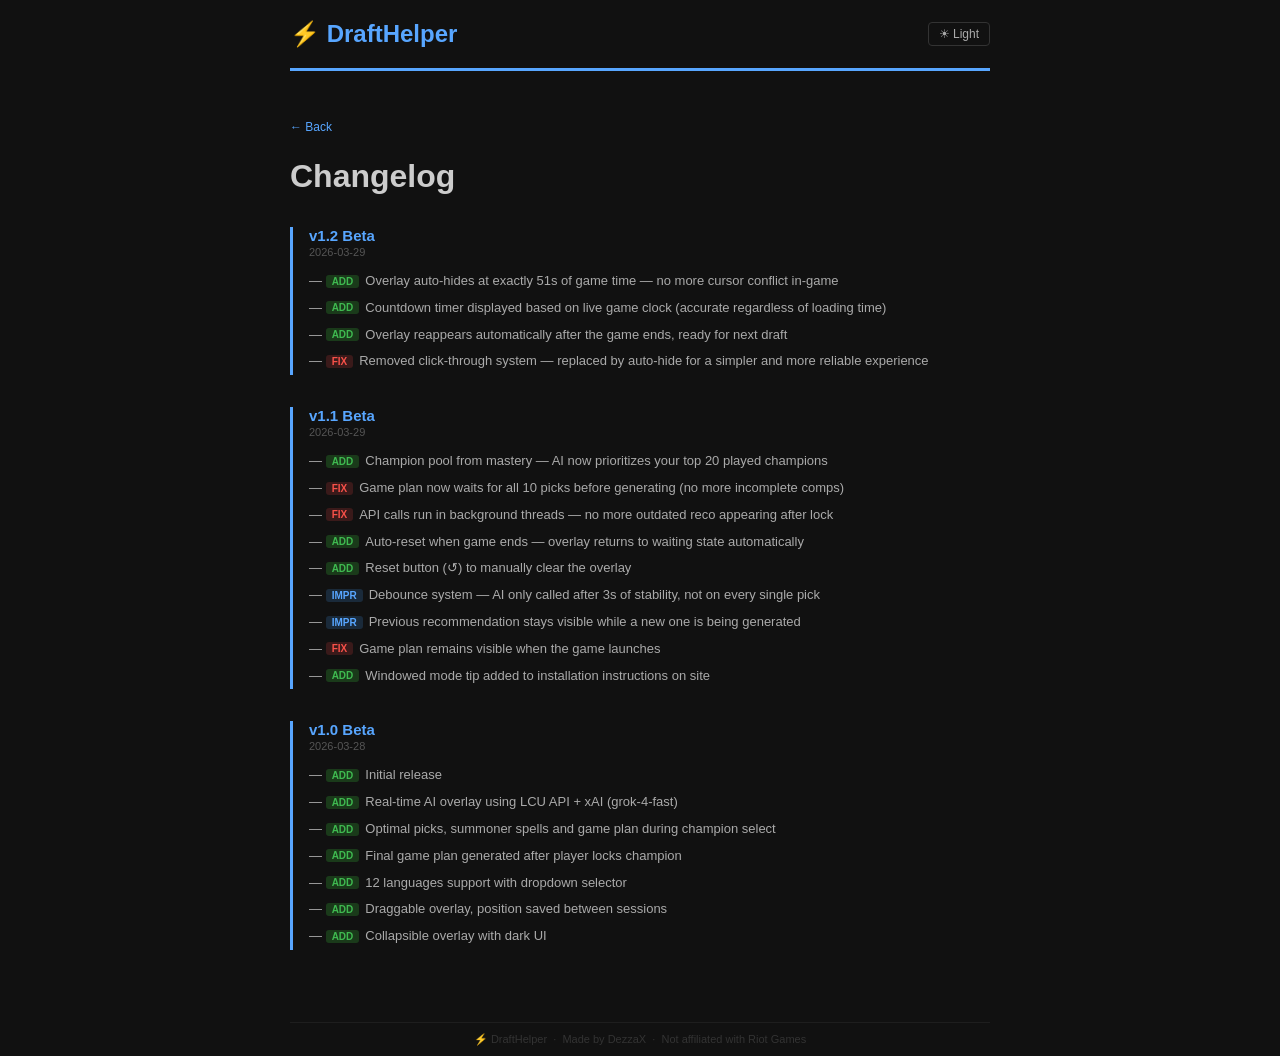
==== changelog.html @ df09af6a "v1.2 Beta - auto-hide overlay, countdown timer, changelog updated" ====
<!DOCTYPE html>
<html lang="en">
<head>
  <meta charset="UTF-8" />
  <meta name="viewport" content="width=device-width, initial-scale=1.0" />
  <title>DraftHelper — Changelog</title>
  <link rel="stylesheet" href="style.css" />
  <style>
    .cl-page {
      max-width: 820px;
      margin: 0 auto;
      padding: 0 60px;
      display: flex;
      flex-direction: column;
      min-height: 100vh;
    }
    .cl-content { flex: 1; padding: 40px 0; }
    .cl-back { font-size: 12px; text-decoration: none; margin-bottom: 24px; display: inline-block; }
    body.dark  .cl-back { color: #58a6ff; }
    body.light .cl-back { color: #133c8a; }
    .cl-title { font-size: 32px; font-weight: bold; margin-bottom: 32px; }
    .cl-entry { margin-bottom: 32px; border-left: 3px solid; padding-left: 16px; }
    body.dark  .cl-entry { border-color: #58a6ff; }
    body.light .cl-entry { border-color: #133c8a; }
    .cl-version { font-size: 15px; font-weight: bold; }
    body.dark  .cl-version { color: #58a6ff; }
    body.light .cl-version { color: #133c8a; }
    .cl-date { font-size: 11px; margin-bottom: 10px; margin-top: 2px; }
    body.dark  .cl-date { color: #555; }
    body.light .cl-date { color: #999; }
    .cl-list { list-style: none; padding: 0; }
    .cl-list li { font-size: 13px; padding: 3px 0; line-height: 1.6; }
    .cl-list li::before { content: "— "; }
    body.dark  .cl-list { color: #aaa; }
    body.light .cl-list { color: #555; }
    .tag { font-size: 10px; padding: 1px 6px; border-radius: 3px; margin-right: 6px; font-weight: bold; vertical-align: middle; }
    .tag-fix  { background: #3a1a1a; color: #f85149; }
    .tag-add  { background: #1a3a1a; color: #3fb950; }
    .tag-impr { background: #1a2a3a; color: #58a6ff; }
    body.light .tag-fix  { background: #fde8e8; color: #c00; }
    body.light .tag-add  { background: #e8f5e8; color: #1a7a1a; }
    body.light .tag-impr { background: #e8f0ff; color: #133c8a; }
  </style>
</head>
<body class="dark">

  <div class="cl-page">

    <div class="top">
      <span class="logo">⚡ DraftHelper</span>
      <button onclick="toggleTheme()" id="theme-toggle">☀ Light</button>
    </div>

    <div class="cl-content">
      <a href="index.html" class="cl-back">← Back</a>
      <div class="cl-title">Changelog</div>

      <div class="cl-entry">
        <div class="cl-version">v1.2 Beta</div>
        <div class="cl-date">2026-03-29</div>
        <ul class="cl-list">
          <li><span class="tag tag-add">ADD</span>Overlay auto-hides at exactly 51s of game time — no more cursor conflict in-game</li>
          <li><span class="tag tag-add">ADD</span>Countdown timer displayed based on live game clock (accurate regardless of loading time)</li>
          <li><span class="tag tag-add">ADD</span>Overlay reappears automatically after the game ends, ready for next draft</li>
          <li><span class="tag tag-fix">FIX</span>Removed click-through system — replaced by auto-hide for a simpler and more reliable experience</li>
        </ul>
      </div>

      <div class="cl-entry">
        <div class="cl-version">v1.1 Beta</div>
        <div class="cl-date">2026-03-29</div>
        <ul class="cl-list">
          <li><span class="tag tag-add">ADD</span>Champion pool from mastery — AI now prioritizes your top 20 played champions</li>
          <li><span class="tag tag-fix">FIX</span>Game plan now waits for all 10 picks before generating (no more incomplete comps)</li>
          <li><span class="tag tag-fix">FIX</span>API calls run in background threads — no more outdated reco appearing after lock</li>
          <li><span class="tag tag-add">ADD</span>Auto-reset when game ends — overlay returns to waiting state automatically</li>
          <li><span class="tag tag-add">ADD</span>Reset button (↺) to manually clear the overlay</li>
          <li><span class="tag tag-impr">IMPR</span>Debounce system — AI only called after 3s of stability, not on every single pick</li>
          <li><span class="tag tag-impr">IMPR</span>Previous recommendation stays visible while a new one is being generated</li>
          <li><span class="tag tag-fix">FIX</span>Game plan remains visible when the game launches</li>
          <li><span class="tag tag-add">ADD</span>Windowed mode tip added to installation instructions on site</li>
        </ul>
      </div>

      <div class="cl-entry">
        <div class="cl-version">v1.0 Beta</div>
        <div class="cl-date">2026-03-28</div>
        <ul class="cl-list">
          <li><span class="tag tag-add">ADD</span>Initial release</li>
          <li><span class="tag tag-add">ADD</span>Real-time AI overlay using LCU API + xAI (grok-4-fast)</li>
          <li><span class="tag tag-add">ADD</span>Optimal picks, summoner spells and game plan during champion select</li>
          <li><span class="tag tag-add">ADD</span>Final game plan generated after player locks champion</li>
          <li><span class="tag tag-add">ADD</span>12 languages support with dropdown selector</li>
          <li><span class="tag tag-add">ADD</span>Draggable overlay, position saved between sessions</li>
          <li><span class="tag tag-add">ADD</span>Collapsible overlay with dark UI</li>
        </ul>
      </div>

    </div>

    <div class="footer">⚡ DraftHelper &nbsp;·&nbsp; Made by DezzaX &nbsp;·&nbsp; Not affiliated with Riot Games</div>

  </div>

  <script>
    function toggleTheme() {
      const b = document.body;
      const btn = document.getElementById('theme-toggle');
      if (b.classList.contains('dark')) {
        b.classList.replace('dark', 'light');
        btn.textContent = '🌙 Dark';
      } else {
        b.classList.replace('light', 'dark');
        btn.textContent = '☀ Light';
      }
    }
  </script>

</body>
</html>
---- style.css ----
* { margin: 0; padding: 0; box-sizing: border-box; }

body, html { height: 100%; font-family: Verdana, Arial, sans-serif; font-size: 22px; }

body.dark  { background: #111; color: #ccc; }
body.light { background: #f5f5f5; color: #222; }

.page {
  height: 100vh;
  display: flex;
  flex-direction: column;
  max-width: 100%;
  margin: 0 auto;
  padding: 0 60px;
}

/* TOP */
.top {
  display: flex;
  justify-content: space-between;
  align-items: center;
  padding: 20px 0;
  border-bottom: 3px solid;
}
body.dark  .top { border-color: #58a6ff; }
body.light .top { border-color: #133c8a; }

.logo { font-size: 24px; font-weight: bold; }
body.dark  .logo { color: #58a6ff; }
body.light .logo { color: #133c8a; }

#theme-toggle {
  background: none;
  border: 1px solid;
  padding: 4px 10px;
  border-radius: 4px;
  cursor: pointer;
  font-size: 12px;
}
body.dark  #theme-toggle { border-color: #333; color: #aaa; }
body.light #theme-toggle { border-color: #ccc; color: #555; }

/* CONTENT */
.content {
  flex: 1;
  display: flex;
  gap: 60px;
  align-items: center;
  padding: 24px 0;
  overflow: hidden;
}

/* LEFT */
.left {
  flex: 0 0 680px;
  display: flex;
  flex-direction: column;
  gap: 10px;
}

.version { font-size: 11px; }
body.dark  .version { color: #555; }
body.light .version { color: #999; }

h1 { font-size: 68px; font-weight: bold; line-height: 1; }

p { font-size: 17px; line-height: 1.6; }
body.dark  p { color: #aaa; }
body.light p { color: #555; }

.btn {
  display: inline-block;
  padding: 14px 30px;
  font-size: 18px;
  font-weight: bold;
  text-decoration: none;
  border-radius: 4px;
  width: fit-content;
}
body.dark  .btn { background: #1f6feb; color: #fff; }
body.light .btn { background: #133c8a; color: #fff; }
.btn:hover { opacity: 0.85; }

.small { font-size: 11px; }
body.dark  .small { color: #444; }
body.light .small { color: #aaa; }

.divider { border-top: 1px solid; margin: 4px 0; }

.tip { font-size: 11px; margin-top: 6px; padding: 6px 10px; border-left: 3px solid; border-radius: 3px; }
body.dark  .tip { color: #aaa; background: #1a1a1a; border-color: #58a6ff; }
body.light .tip { color: #444; background: #eef4ff; border-color: #133c8a; }
body.dark  .divider { border-color: #222; }
body.light .divider { border-color: #ddd; }

.install-title { font-weight: bold; font-size: 13px; }

ol { padding-left: 28px; }
ol li { margin-bottom: 8px; line-height: 1.6; }

code {
  padding: 1px 5px;
  border-radius: 3px;
  font-size: 12px;
  font-family: monospace;
}
body.dark  code { background: #1e1e1e; color: #79c0ff; }
body.light code { background: #eee;    color: #c7254e; }

.contact { font-size: 12px; }
body.dark  .contact { color: #555; }
body.light .contact { color: #999; }
body.dark  .contact a { color: #58a6ff; }
body.light .contact a { color: #133c8a; }
.contact a { text-decoration: none; }

/* RIGHT */
.right {
  flex: 1;
  display: flex;
  flex-direction: column;
  gap: 8px;
  min-width: 0;
}

#main-screen {
  width: 100%;
  border-radius: 6px;
  border: 1px solid;
  object-fit: contain;
}
body.dark  #main-screen { border-color: #2a2a2a; }
body.light #main-screen { border-color: #ddd; }

.thumbs { display: flex; gap: 6px; }
.thumb {
  width: 32%;
  border-radius: 4px;
  border: 2px solid transparent;
  cursor: pointer;
  opacity: 0.45;
  transition: opacity 0.2s;
}
.thumb:hover  { opacity: 0.75; }
.thumb.active { opacity: 1; border-color: #58a6ff; }
body.light .thumb.active { border-color: #133c8a; }

/* FOOTER */
.footer {
  font-size: 11px;
  padding: 10px 0;
  border-top: 1px solid;
  text-align: center;
}
body.dark  .footer { border-color: #1e1e1e; color: #333; }
body.light .footer { border-color: #ddd;    color: #aaa; }
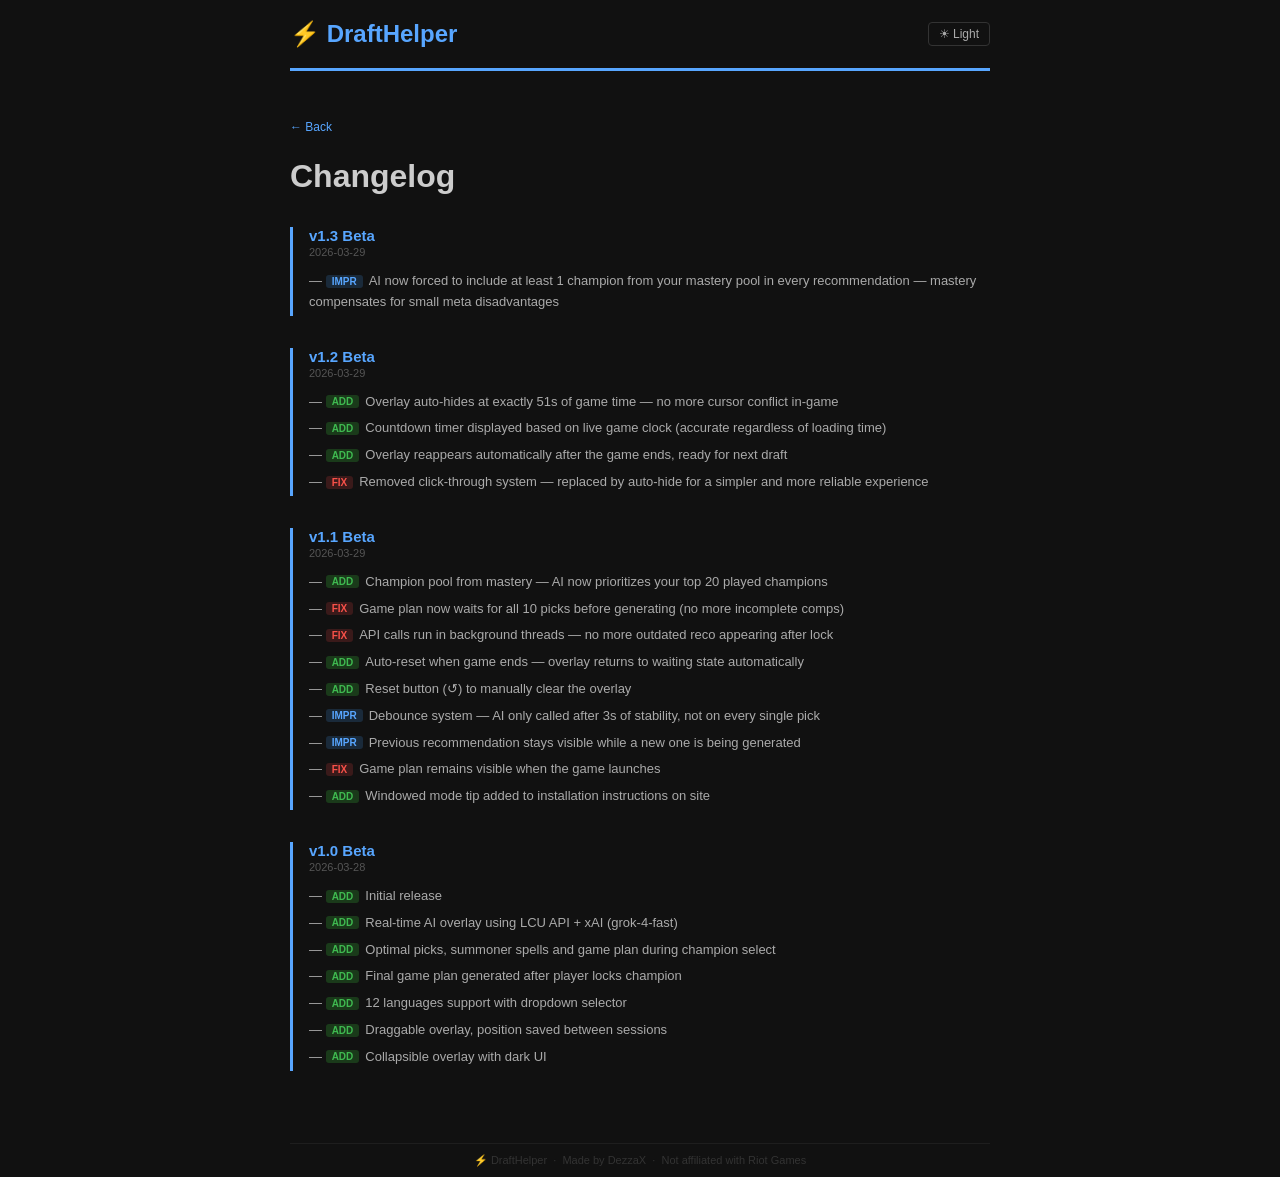
==== commit e9df5918: "v1.3 Beta - champion pool priority fix" ====
--- a/changelog.html
+++ b/changelog.html
@@ -54,6 +54,14 @@
     <div class="cl-content">
       <a href="index.html" class="cl-back">← Back</a>
       <div class="cl-title">Changelog</div>
+
+      <div class="cl-entry">
+        <div class="cl-version">v1.3 Beta</div>
+        <div class="cl-date">2026-03-29</div>
+        <ul class="cl-list">
+          <li><span class="tag tag-impr">IMPR</span>AI now forced to include at least 1 champion from your mastery pool in every recommendation — mastery compensates for small meta disadvantages</li>
+        </ul>
+      </div>
 
       <div class="cl-entry">
         <div class="cl-version">v1.2 Beta</div>
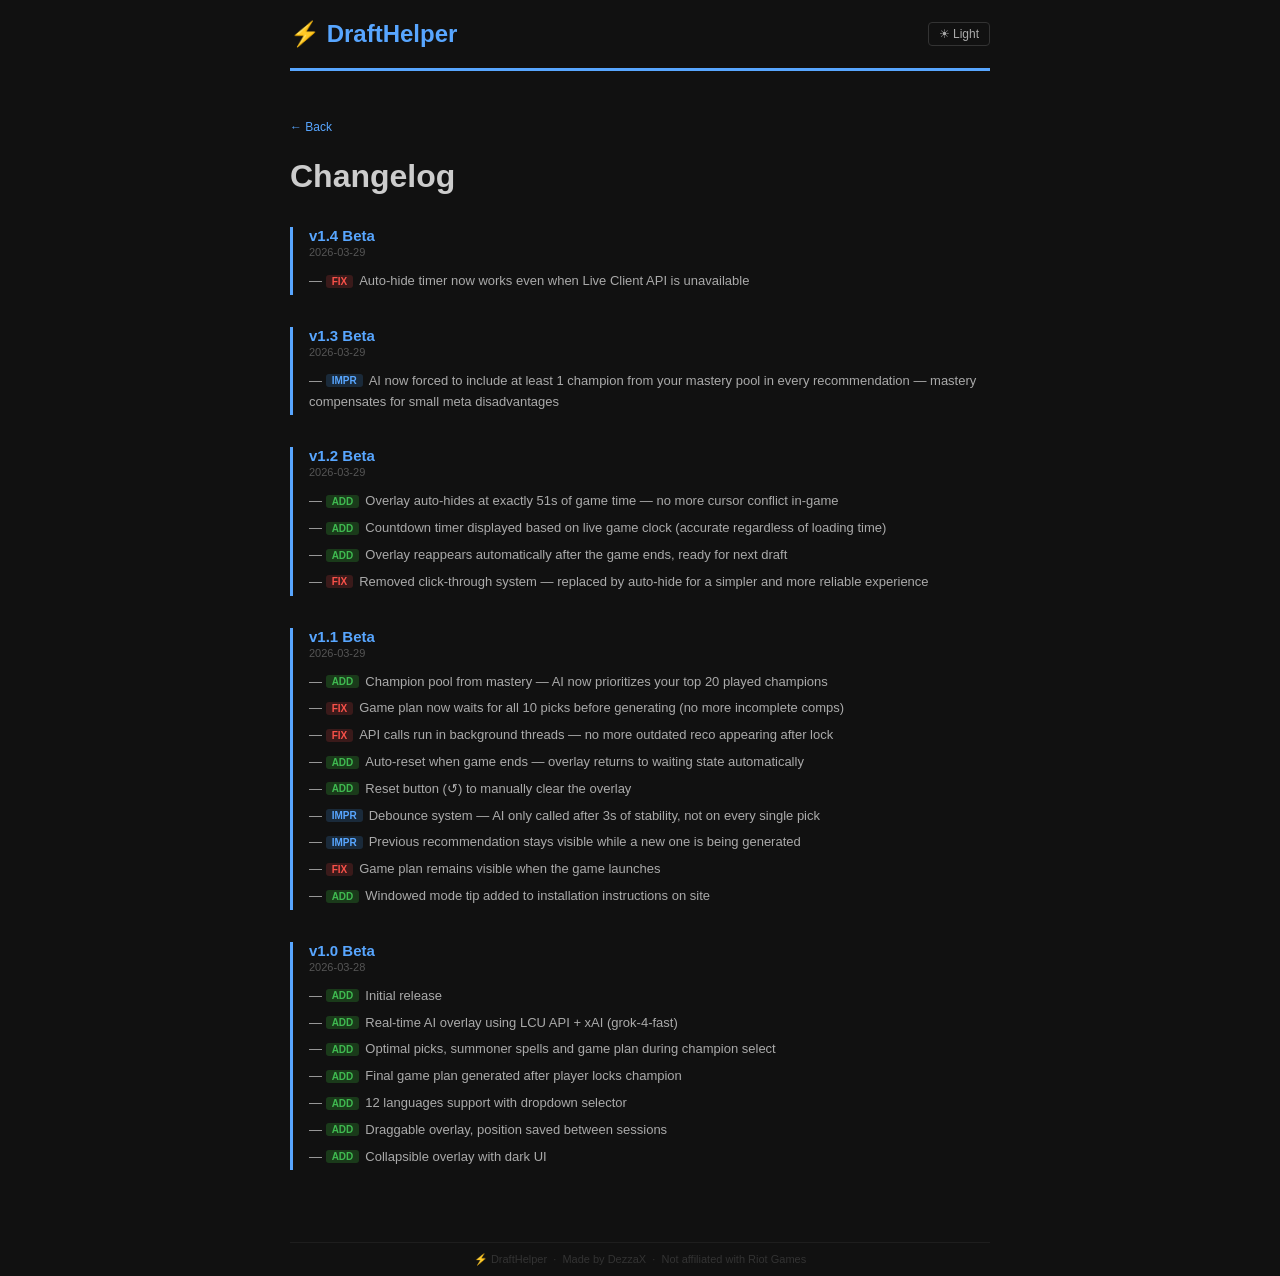
==== commit 07dac6e3: "v1.4 Beta - fix timer" ====
--- a/changelog.html
+++ b/changelog.html
@@ -54,6 +54,14 @@
     <div class="cl-content">
       <a href="index.html" class="cl-back">← Back</a>
       <div class="cl-title">Changelog</div>
+
+      <div class="cl-entry">
+        <div class="cl-version">v1.4 Beta</div>
+        <div class="cl-date">2026-03-29</div>
+        <ul class="cl-list">
+          <li><span class="tag tag-fix">FIX</span>Auto-hide timer now works even when Live Client API is unavailable</li>
+        </ul>
+      </div>
 
       <div class="cl-entry">
         <div class="cl-version">v1.3 Beta</div>
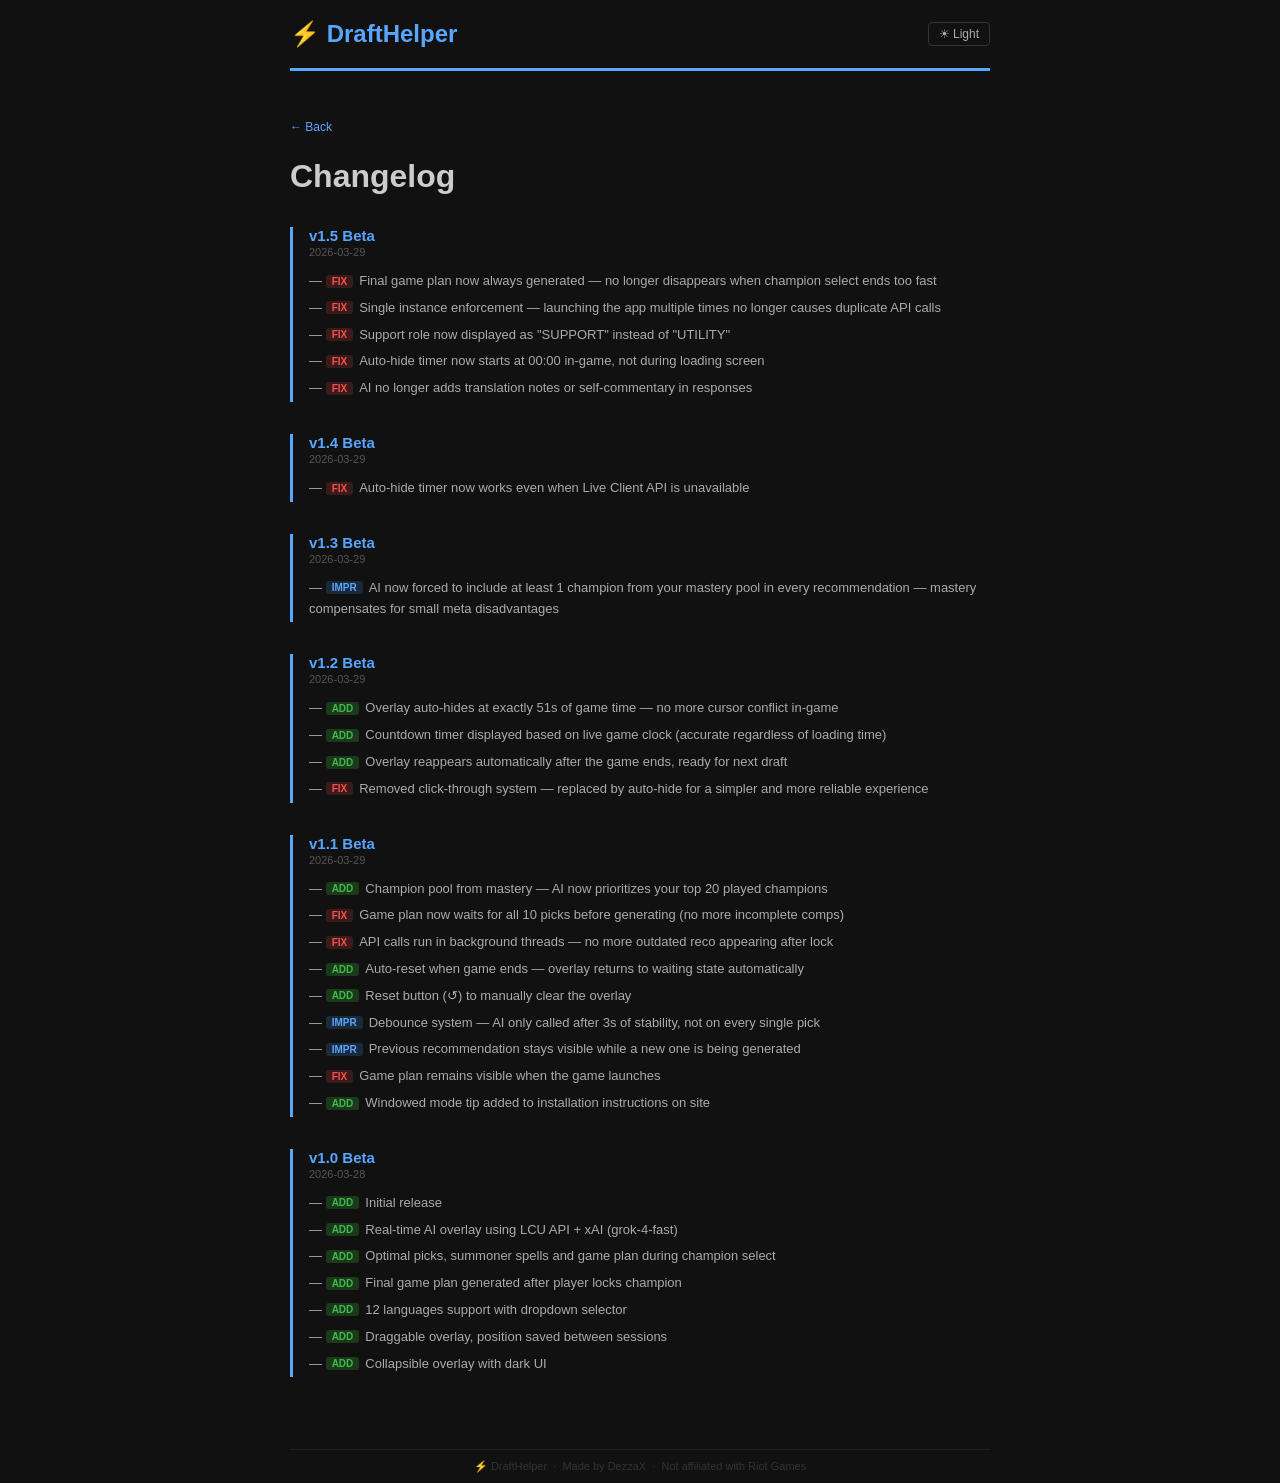
==== commit ab6a36ce: "v1.5 Beta - 5 bug fixes" ====
--- a/changelog.html
+++ b/changelog.html
@@ -54,6 +54,18 @@
     <div class="cl-content">
       <a href="index.html" class="cl-back">← Back</a>
       <div class="cl-title">Changelog</div>
+
+      <div class="cl-entry">
+        <div class="cl-version">v1.5 Beta</div>
+        <div class="cl-date">2026-03-29</div>
+        <ul class="cl-list">
+          <li><span class="tag tag-fix">FIX</span>Final game plan now always generated — no longer disappears when champion select ends too fast</li>
+          <li><span class="tag tag-fix">FIX</span>Single instance enforcement — launching the app multiple times no longer causes duplicate API calls</li>
+          <li><span class="tag tag-fix">FIX</span>Support role now displayed as "SUPPORT" instead of "UTILITY"</li>
+          <li><span class="tag tag-fix">FIX</span>Auto-hide timer now starts at 00:00 in-game, not during loading screen</li>
+          <li><span class="tag tag-fix">FIX</span>AI no longer adds translation notes or self-commentary in responses</li>
+        </ul>
+      </div>
 
       <div class="cl-entry">
         <div class="cl-version">v1.4 Beta</div>
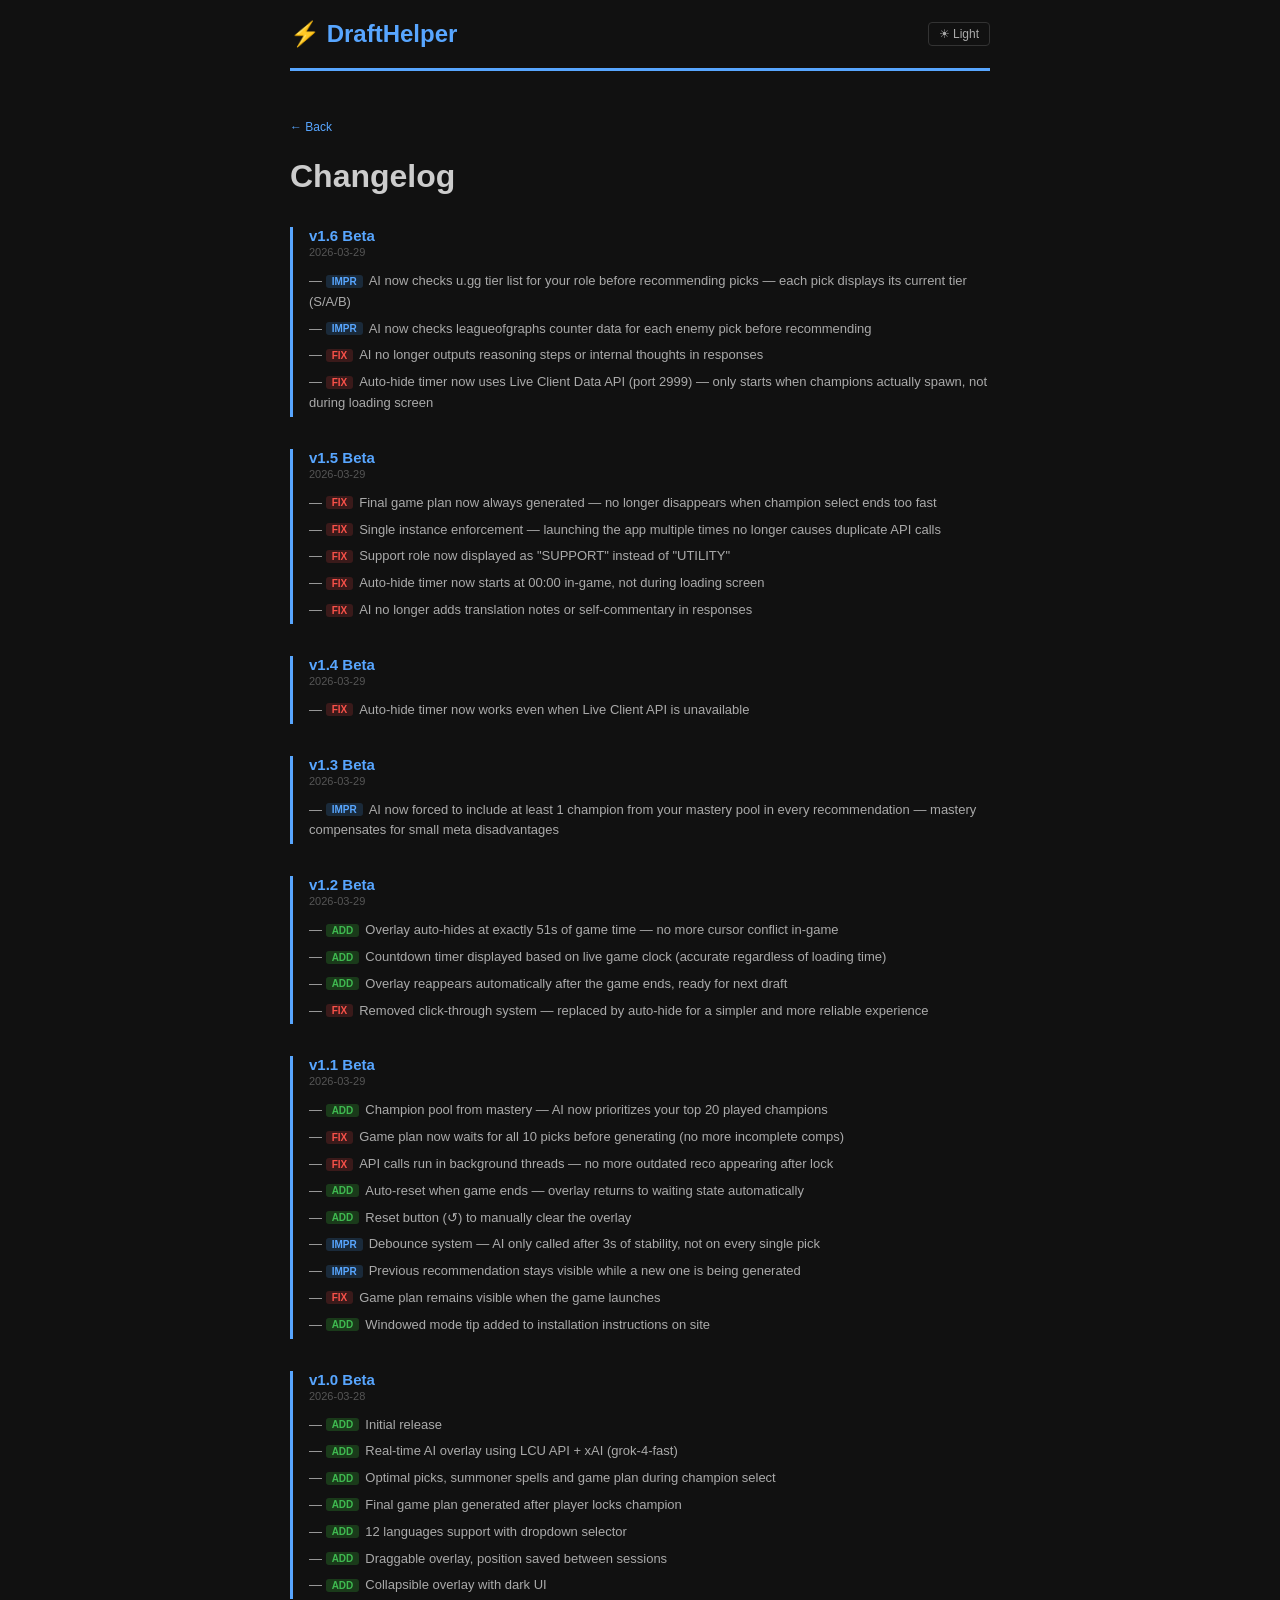
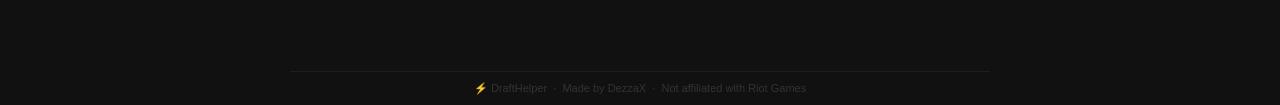
==== commit d752e3d6: "v1.6 Beta - improved AI prompts, tier display, timer fix" ====
--- a/changelog.html
+++ b/changelog.html
@@ -54,6 +54,17 @@
     <div class="cl-content">
       <a href="index.html" class="cl-back">← Back</a>
       <div class="cl-title">Changelog</div>
+
+      <div class="cl-entry">
+        <div class="cl-version">v1.6 Beta</div>
+        <div class="cl-date">2026-03-29</div>
+        <ul class="cl-list">
+          <li><span class="tag tag-impr">IMPR</span>AI now checks u.gg tier list for your role before recommending picks — each pick displays its current tier (S/A/B)</li>
+          <li><span class="tag tag-impr">IMPR</span>AI now checks leagueofgraphs counter data for each enemy pick before recommending</li>
+          <li><span class="tag tag-fix">FIX</span>AI no longer outputs reasoning steps or internal thoughts in responses</li>
+          <li><span class="tag tag-fix">FIX</span>Auto-hide timer now uses Live Client Data API (port 2999) — only starts when champions actually spawn, not during loading screen</li>
+        </ul>
+      </div>
 
       <div class="cl-entry">
         <div class="cl-version">v1.5 Beta</div>
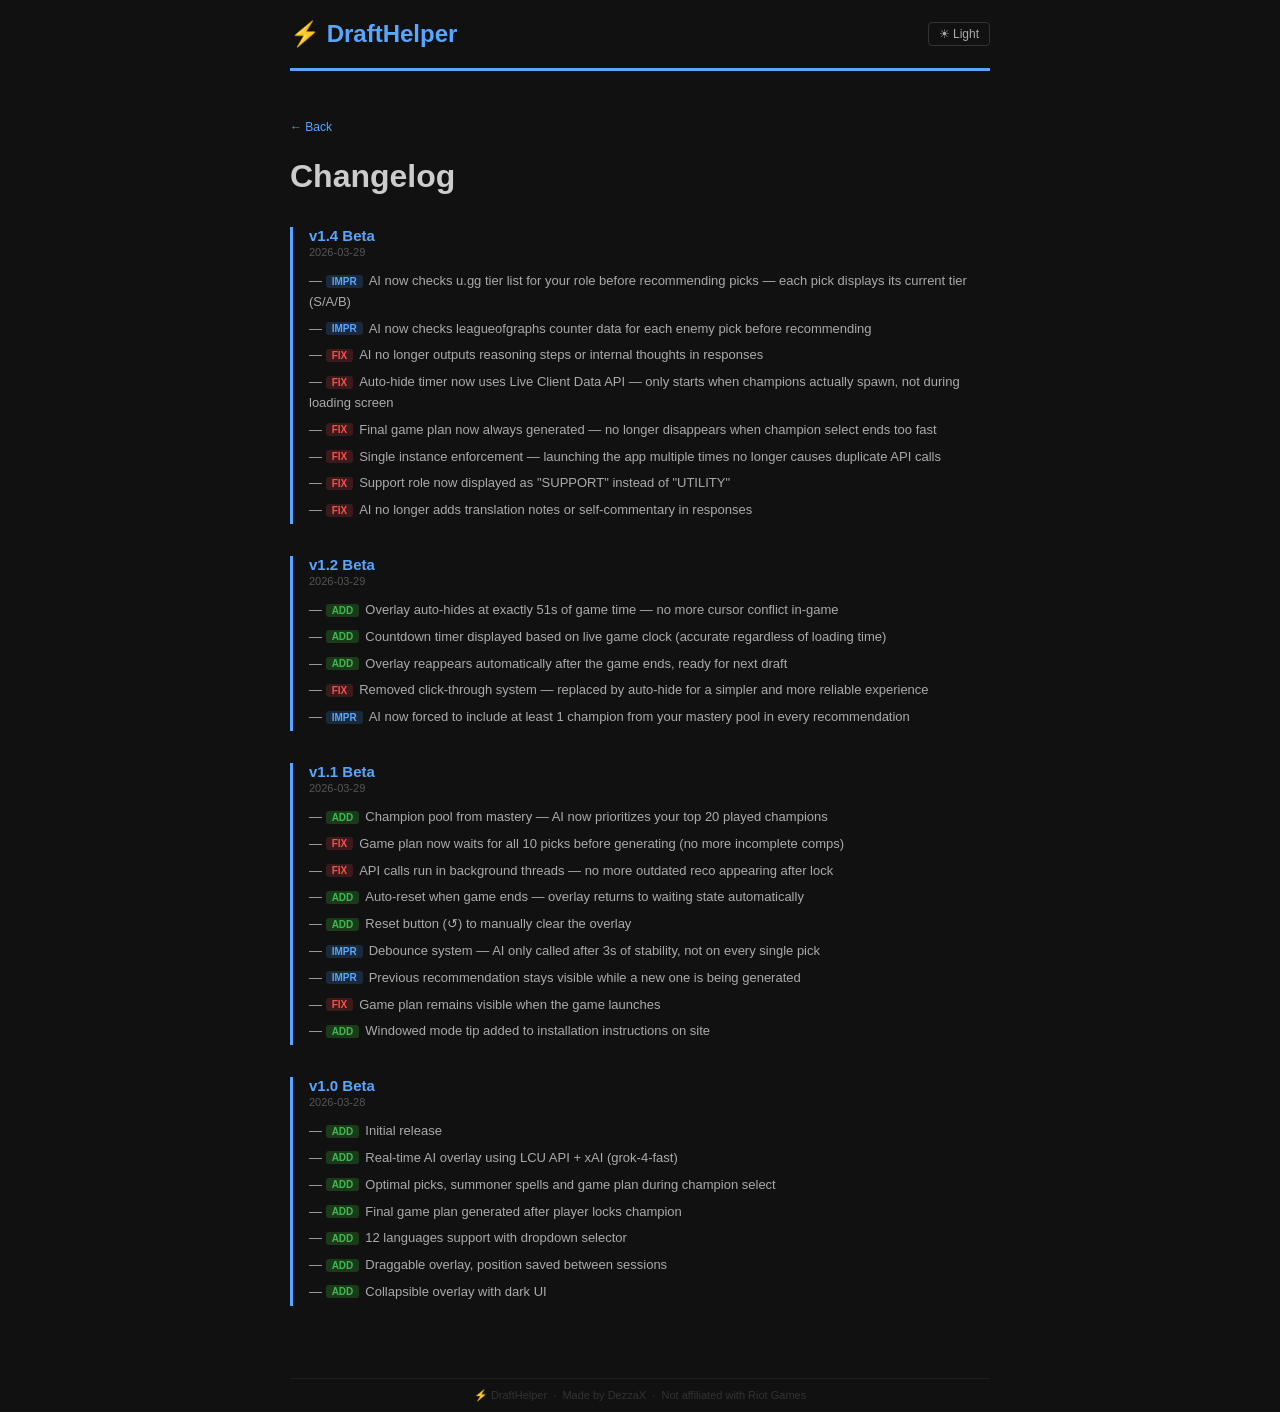
==== commit f2cacc87: "v1.4 Beta - AI tier list, counter data, timer fix" ====
--- a/changelog.html
+++ b/changelog.html
@@ -56,41 +56,17 @@
       <div class="cl-title">Changelog</div>
 
       <div class="cl-entry">
-        <div class="cl-version">v1.6 Beta</div>
+        <div class="cl-version">v1.4 Beta</div>
         <div class="cl-date">2026-03-29</div>
         <ul class="cl-list">
           <li><span class="tag tag-impr">IMPR</span>AI now checks u.gg tier list for your role before recommending picks — each pick displays its current tier (S/A/B)</li>
           <li><span class="tag tag-impr">IMPR</span>AI now checks leagueofgraphs counter data for each enemy pick before recommending</li>
           <li><span class="tag tag-fix">FIX</span>AI no longer outputs reasoning steps or internal thoughts in responses</li>
-          <li><span class="tag tag-fix">FIX</span>Auto-hide timer now uses Live Client Data API (port 2999) — only starts when champions actually spawn, not during loading screen</li>
-        </ul>
-      </div>
-
-      <div class="cl-entry">
-        <div class="cl-version">v1.5 Beta</div>
-        <div class="cl-date">2026-03-29</div>
-        <ul class="cl-list">
+          <li><span class="tag tag-fix">FIX</span>Auto-hide timer now uses Live Client Data API — only starts when champions actually spawn, not during loading screen</li>
           <li><span class="tag tag-fix">FIX</span>Final game plan now always generated — no longer disappears when champion select ends too fast</li>
           <li><span class="tag tag-fix">FIX</span>Single instance enforcement — launching the app multiple times no longer causes duplicate API calls</li>
           <li><span class="tag tag-fix">FIX</span>Support role now displayed as "SUPPORT" instead of "UTILITY"</li>
-          <li><span class="tag tag-fix">FIX</span>Auto-hide timer now starts at 00:00 in-game, not during loading screen</li>
           <li><span class="tag tag-fix">FIX</span>AI no longer adds translation notes or self-commentary in responses</li>
-        </ul>
-      </div>
-
-      <div class="cl-entry">
-        <div class="cl-version">v1.4 Beta</div>
-        <div class="cl-date">2026-03-29</div>
-        <ul class="cl-list">
-          <li><span class="tag tag-fix">FIX</span>Auto-hide timer now works even when Live Client API is unavailable</li>
-        </ul>
-      </div>
-
-      <div class="cl-entry">
-        <div class="cl-version">v1.3 Beta</div>
-        <div class="cl-date">2026-03-29</div>
-        <ul class="cl-list">
-          <li><span class="tag tag-impr">IMPR</span>AI now forced to include at least 1 champion from your mastery pool in every recommendation — mastery compensates for small meta disadvantages</li>
         </ul>
       </div>
 
@@ -102,6 +78,7 @@
           <li><span class="tag tag-add">ADD</span>Countdown timer displayed based on live game clock (accurate regardless of loading time)</li>
           <li><span class="tag tag-add">ADD</span>Overlay reappears automatically after the game ends, ready for next draft</li>
           <li><span class="tag tag-fix">FIX</span>Removed click-through system — replaced by auto-hide for a simpler and more reliable experience</li>
+          <li><span class="tag tag-impr">IMPR</span>AI now forced to include at least 1 champion from your mastery pool in every recommendation</li>
         </ul>
       </div>
 
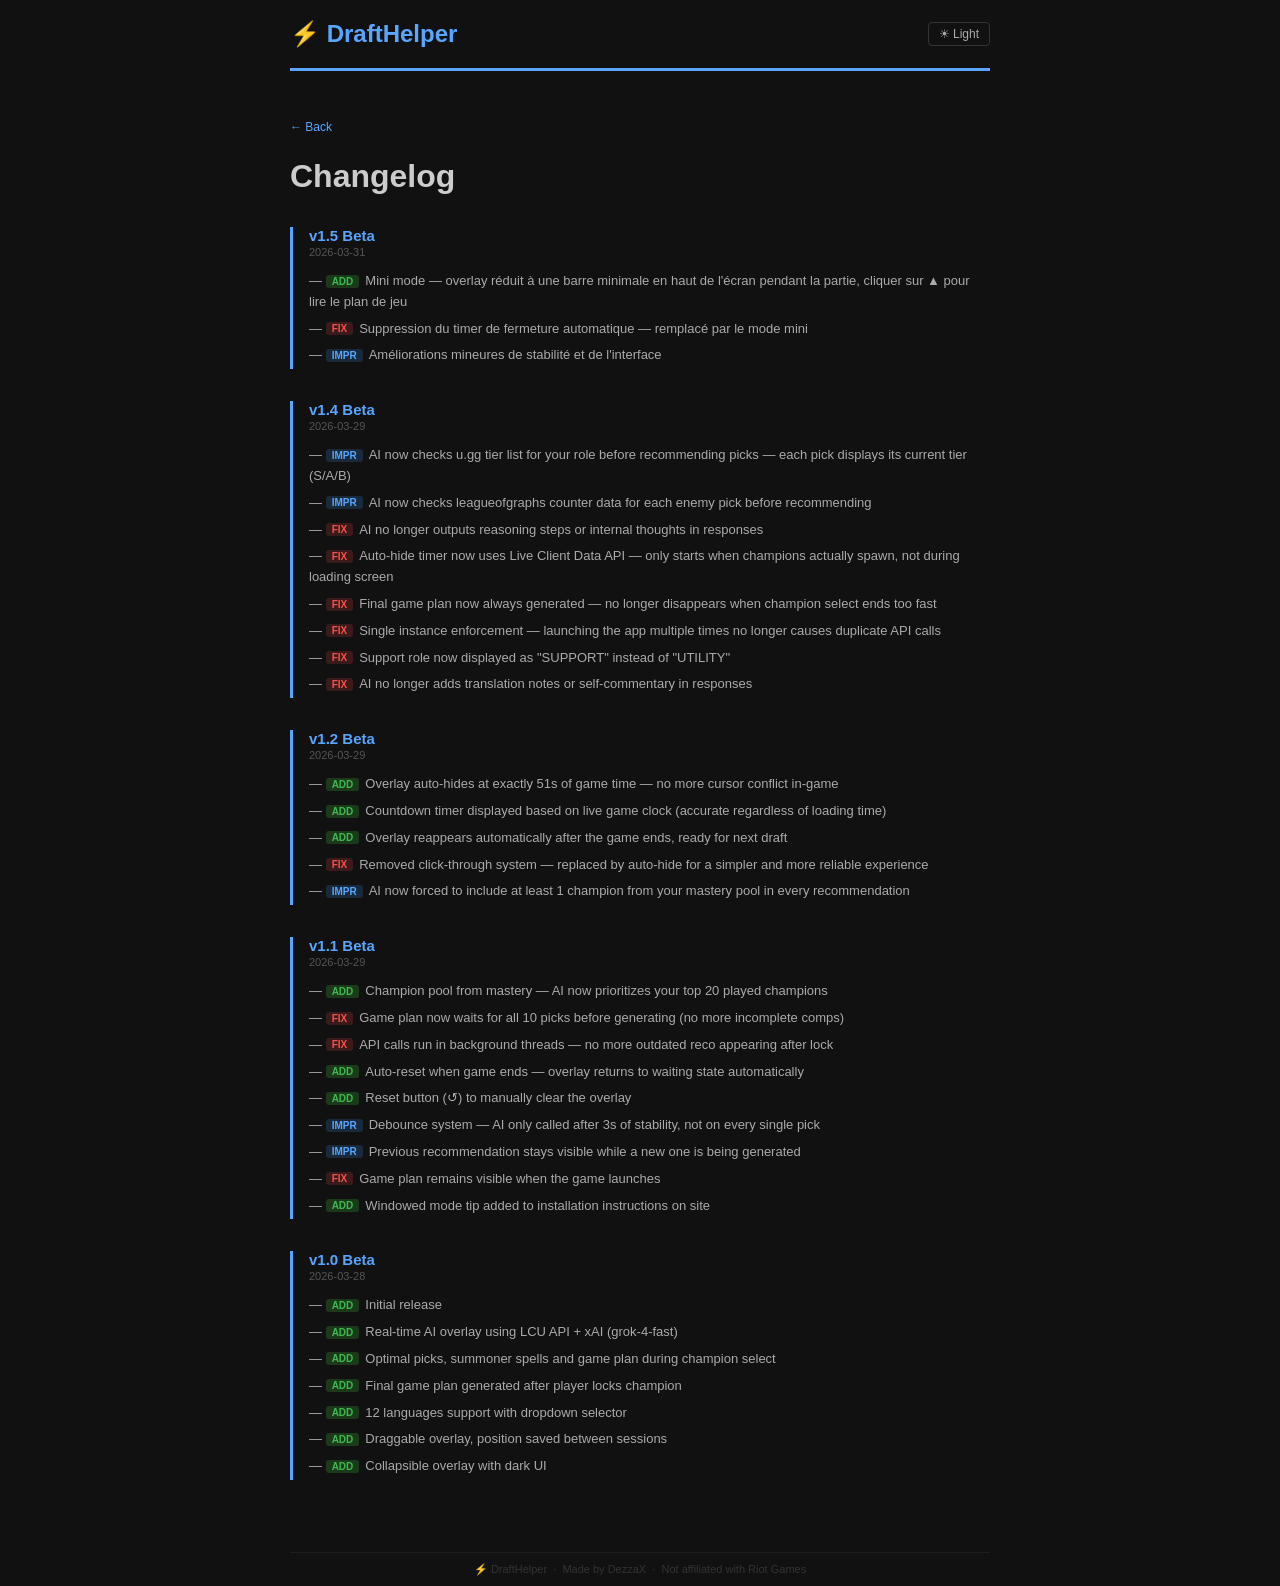
==== commit c780a186: "v1.5 Beta - mini mode en jeu, suppression timer" ====
--- a/changelog.html
+++ b/changelog.html
@@ -54,6 +54,16 @@
     <div class="cl-content">
       <a href="index.html" class="cl-back">← Back</a>
       <div class="cl-title">Changelog</div>
+
+      <div class="cl-entry">
+        <div class="cl-version">v1.5 Beta</div>
+        <div class="cl-date">2026-03-31</div>
+        <ul class="cl-list">
+          <li><span class="tag tag-add">ADD</span>Mini mode — overlay réduit à une barre minimale en haut de l'écran pendant la partie, cliquer sur ▲ pour lire le plan de jeu</li>
+          <li><span class="tag tag-fix">FIX</span>Suppression du timer de fermeture automatique — remplacé par le mode mini</li>
+          <li><span class="tag tag-impr">IMPR</span>Améliorations mineures de stabilité et de l'interface</li>
+        </ul>
+      </div>
 
       <div class="cl-entry">
         <div class="cl-version">v1.4 Beta</div>
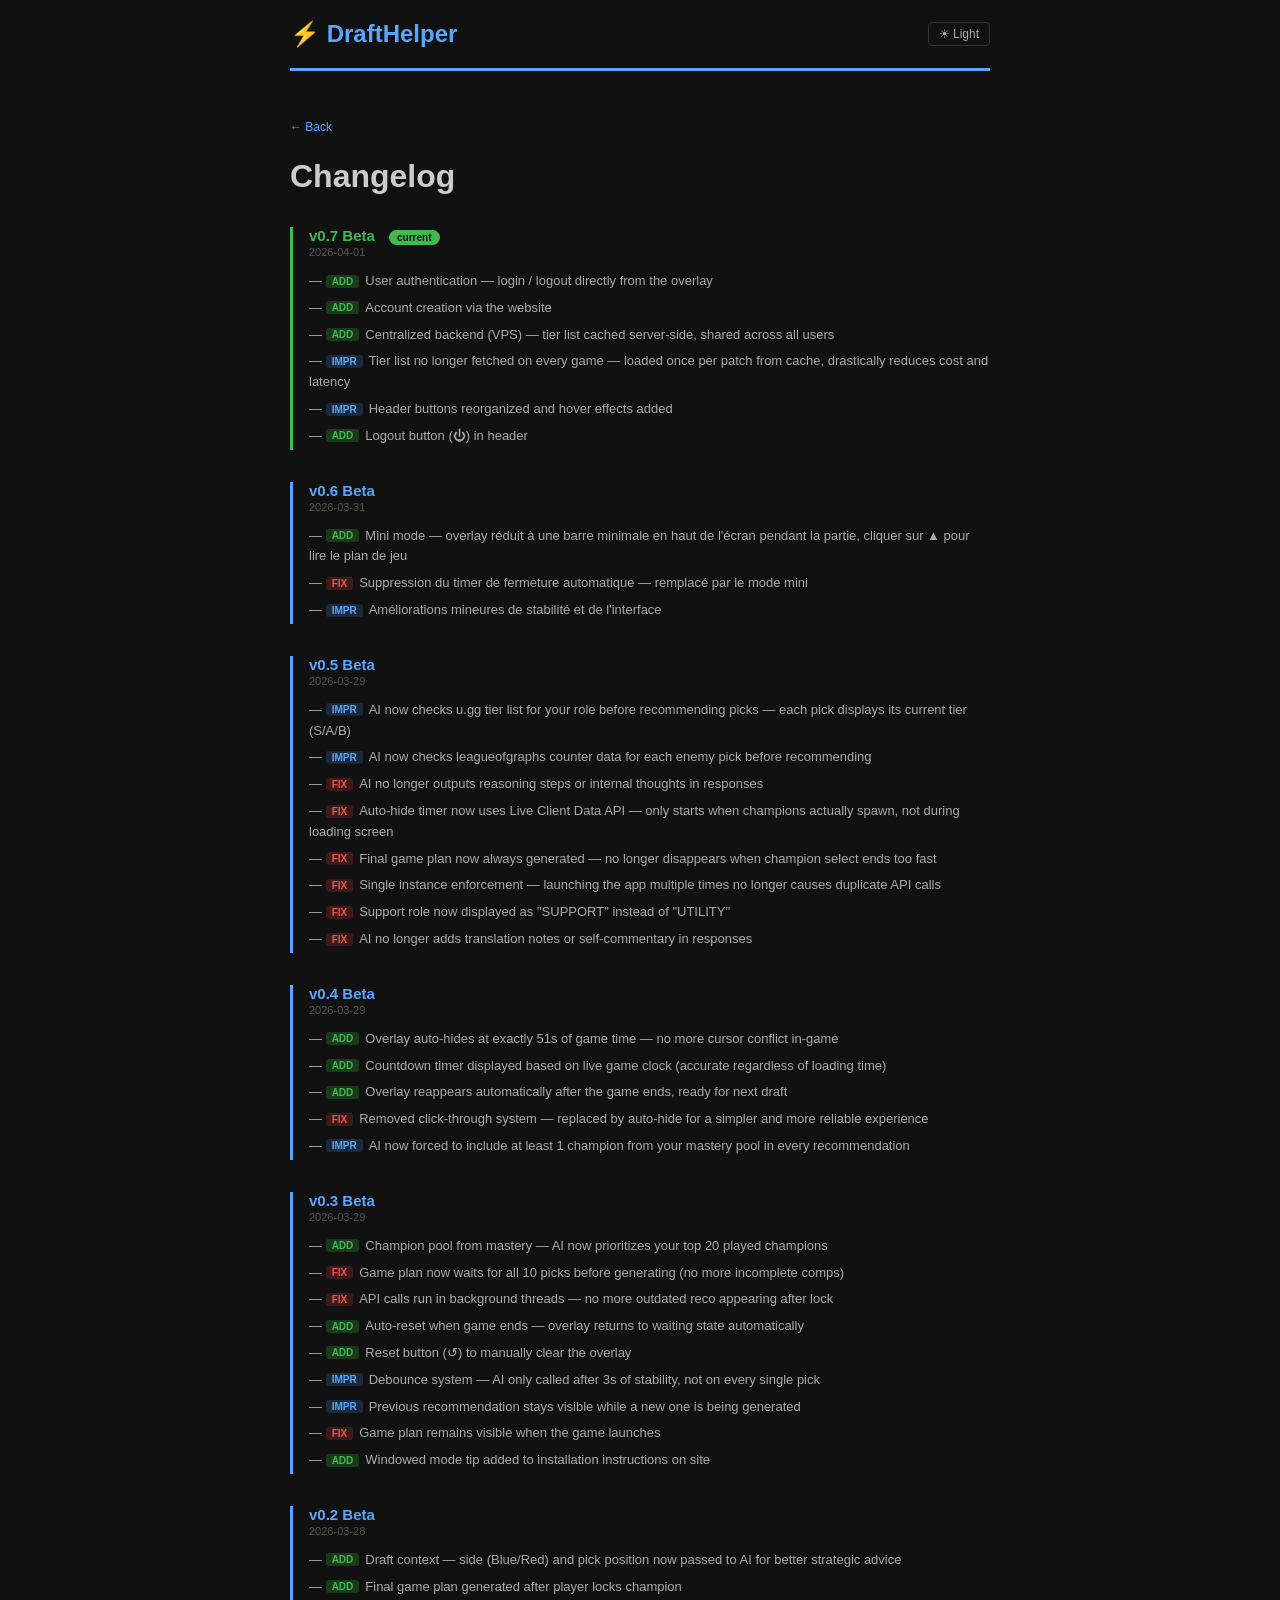
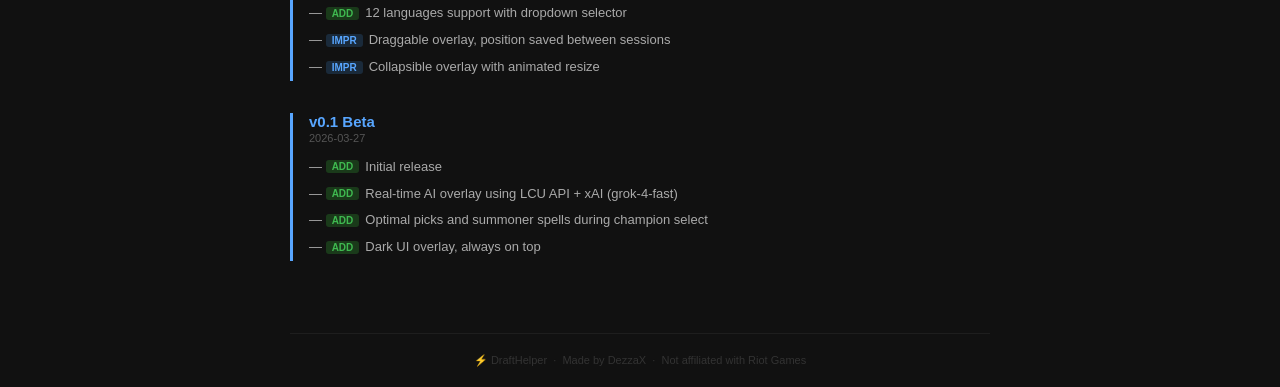
==== commit 514f195e: "Add account page, pricing section, login header, and v0.7 changelog Co-Authored-By: Claude Sonnet 4." ====
--- a/changelog.html
+++ b/changelog.html
@@ -22,9 +22,11 @@
     .cl-entry { margin-bottom: 32px; border-left: 3px solid; padding-left: 16px; }
     body.dark  .cl-entry { border-color: #58a6ff; }
     body.light .cl-entry { border-color: #133c8a; }
+    .cl-entry.current { border-color: #3fb950 !important; }
     .cl-version { font-size: 15px; font-weight: bold; }
     body.dark  .cl-version { color: #58a6ff; }
     body.light .cl-version { color: #133c8a; }
+    .cl-entry.current .cl-version { color: #3fb950 !important; }
     .cl-date { font-size: 11px; margin-bottom: 10px; margin-top: 2px; }
     body.dark  .cl-date { color: #555; }
     body.light .cl-date { color: #999; }
@@ -40,6 +42,7 @@
     body.light .tag-fix  { background: #fde8e8; color: #c00; }
     body.light .tag-add  { background: #e8f5e8; color: #1a7a1a; }
     body.light .tag-impr { background: #e8f0ff; color: #133c8a; }
+    .current-badge { font-size: 10px; font-weight: bold; padding: 2px 8px; border-radius: 20px; background: #3fb950; color: #111; margin-left: 10px; vertical-align: middle; }
   </style>
 </head>
 <body class="dark">
@@ -55,8 +58,21 @@
       <a href="index.html" class="cl-back">← Back</a>
       <div class="cl-title">Changelog</div>
 
+      <div class="cl-entry current">
+        <div class="cl-version">v0.7 Beta <span class="current-badge">current</span></div>
+        <div class="cl-date">2026-04-01</div>
+        <ul class="cl-list">
+          <li><span class="tag tag-add">ADD</span>User authentication — login / logout directly from the overlay</li>
+          <li><span class="tag tag-add">ADD</span>Account creation via the website</li>
+          <li><span class="tag tag-add">ADD</span>Centralized backend (VPS) — tier list cached server-side, shared across all users</li>
+          <li><span class="tag tag-impr">IMPR</span>Tier list no longer fetched on every game — loaded once per patch from cache, drastically reduces cost and latency</li>
+          <li><span class="tag tag-impr">IMPR</span>Header buttons reorganized and hover effects added</li>
+          <li><span class="tag tag-add">ADD</span>Logout button (⏻) in header</li>
+        </ul>
+      </div>
+
       <div class="cl-entry">
-        <div class="cl-version">v1.5 Beta</div>
+        <div class="cl-version">v0.6 Beta</div>
         <div class="cl-date">2026-03-31</div>
         <ul class="cl-list">
           <li><span class="tag tag-add">ADD</span>Mini mode — overlay réduit à une barre minimale en haut de l'écran pendant la partie, cliquer sur ▲ pour lire le plan de jeu</li>
@@ -66,7 +82,7 @@
       </div>
 
       <div class="cl-entry">
-        <div class="cl-version">v1.4 Beta</div>
+        <div class="cl-version">v0.5 Beta</div>
         <div class="cl-date">2026-03-29</div>
         <ul class="cl-list">
           <li><span class="tag tag-impr">IMPR</span>AI now checks u.gg tier list for your role before recommending picks — each pick displays its current tier (S/A/B)</li>
@@ -81,7 +97,7 @@
       </div>
 
       <div class="cl-entry">
-        <div class="cl-version">v1.2 Beta</div>
+        <div class="cl-version">v0.4 Beta</div>
         <div class="cl-date">2026-03-29</div>
         <ul class="cl-list">
           <li><span class="tag tag-add">ADD</span>Overlay auto-hides at exactly 51s of game time — no more cursor conflict in-game</li>
@@ -93,7 +109,7 @@
       </div>
 
       <div class="cl-entry">
-        <div class="cl-version">v1.1 Beta</div>
+        <div class="cl-version">v0.3 Beta</div>
         <div class="cl-date">2026-03-29</div>
         <ul class="cl-list">
           <li><span class="tag tag-add">ADD</span>Champion pool from mastery — AI now prioritizes your top 20 played champions</li>
@@ -109,16 +125,25 @@
       </div>
 
       <div class="cl-entry">
-        <div class="cl-version">v1.0 Beta</div>
+        <div class="cl-version">v0.2 Beta</div>
         <div class="cl-date">2026-03-28</div>
+        <ul class="cl-list">
+          <li><span class="tag tag-add">ADD</span>Draft context — side (Blue/Red) and pick position now passed to AI for better strategic advice</li>
+          <li><span class="tag tag-add">ADD</span>Final game plan generated after player locks champion</li>
+          <li><span class="tag tag-add">ADD</span>12 languages support with dropdown selector</li>
+          <li><span class="tag tag-impr">IMPR</span>Draggable overlay, position saved between sessions</li>
+          <li><span class="tag tag-impr">IMPR</span>Collapsible overlay with animated resize</li>
+        </ul>
+      </div>
+
+      <div class="cl-entry">
+        <div class="cl-version">v0.1 Beta</div>
+        <div class="cl-date">2026-03-27</div>
         <ul class="cl-list">
           <li><span class="tag tag-add">ADD</span>Initial release</li>
           <li><span class="tag tag-add">ADD</span>Real-time AI overlay using LCU API + xAI (grok-4-fast)</li>
-          <li><span class="tag tag-add">ADD</span>Optimal picks, summoner spells and game plan during champion select</li>
-          <li><span class="tag tag-add">ADD</span>Final game plan generated after player locks champion</li>
-          <li><span class="tag tag-add">ADD</span>12 languages support with dropdown selector</li>
-          <li><span class="tag tag-add">ADD</span>Draggable overlay, position saved between sessions</li>
-          <li><span class="tag tag-add">ADD</span>Collapsible overlay with dark UI</li>
+          <li><span class="tag tag-add">ADD</span>Optimal picks and summoner spells during champion select</li>
+          <li><span class="tag tag-add">ADD</span>Dark UI overlay, always on top</li>
         </ul>
       </div>
 
--- a/style.css
+++ b/style.css
@@ -1,12 +1,12 @@
 * { margin: 0; padding: 0; box-sizing: border-box; }
 
-body, html { height: 100%; font-family: Verdana, Arial, sans-serif; font-size: 22px; }
+body, html { font-family: Verdana, Arial, sans-serif; font-size: 22px; }
 
 body.dark  { background: #111; color: #ccc; }
 body.light { background: #f5f5f5; color: #222; }
 
 .page {
-  height: 100vh;
+  min-height: 100vh;
   display: flex;
   flex-direction: column;
   max-width: 100%;
@@ -28,6 +28,13 @@
 .logo { font-size: 24px; font-weight: bold; }
 body.dark  .logo { color: #58a6ff; }
 body.light .logo { color: #133c8a; }
+
+.top-right { display: flex; align-items: center; gap: 20px; }
+
+.nav-link { font-size: 13px; text-decoration: none; }
+body.dark  .nav-link { color: #8b949e; }
+body.light .nav-link { color: #555; }
+.nav-link:hover { opacity: 0.75; }
 
 #theme-toggle {
   background: none;
@@ -40,14 +47,12 @@
 body.dark  #theme-toggle { border-color: #333; color: #aaa; }
 body.light #theme-toggle { border-color: #ccc; color: #555; }
 
-/* CONTENT */
+/* HERO CONTENT */
 .content {
-  flex: 1;
   display: flex;
   gap: 60px;
   align-items: center;
-  padding: 24px 0;
-  overflow: hidden;
+  padding: 40px 0;
 }
 
 /* LEFT */
@@ -76,27 +81,30 @@
   text-decoration: none;
   border-radius: 4px;
   width: fit-content;
+  cursor: pointer;
+  border: none;
 }
 body.dark  .btn { background: #1f6feb; color: #fff; }
 body.light .btn { background: #133c8a; color: #fff; }
-.btn:hover { opacity: 0.85; }
+.btn:hover:not(:disabled) { opacity: 0.85; }
+.btn:disabled { opacity: 0.4; cursor: default; }
 
 .small { font-size: 11px; }
 body.dark  .small { color: #444; }
 body.light .small { color: #aaa; }
 
 .divider { border-top: 1px solid; margin: 4px 0; }
+body.dark  .divider { border-color: #222; }
+body.light .divider { border-color: #ddd; }
 
 .tip { font-size: 11px; margin-top: 6px; padding: 6px 10px; border-left: 3px solid; border-radius: 3px; }
 body.dark  .tip { color: #aaa; background: #1a1a1a; border-color: #58a6ff; }
 body.light .tip { color: #444; background: #eef4ff; border-color: #133c8a; }
-body.dark  .divider { border-color: #222; }
-body.light .divider { border-color: #ddd; }
 
 .install-title { font-weight: bold; font-size: 13px; }
 
 ol { padding-left: 28px; }
-ol li { margin-bottom: 8px; line-height: 1.6; }
+ol li { margin-bottom: 8px; line-height: 1.6; font-size: 13px; }
 
 code {
   padding: 1px 5px;
@@ -145,12 +153,156 @@
 .thumb.active { opacity: 1; border-color: #58a6ff; }
 body.light .thumb.active { border-color: #133c8a; }
 
+/* SECTIONS */
+.section {
+  padding: 60px 0;
+  border-top: 1px solid;
+}
+body.dark  .section { border-color: #222; }
+body.light .section { border-color: #ddd; }
+
+.section-title {
+  font-size: 28px;
+  font-weight: bold;
+  margin-bottom: 36px;
+}
+body.dark  .section-title { color: #e6edf3; }
+body.light .section-title { color: #111; }
+
+/* PRICING */
+.plans {
+  display: flex;
+  gap: 24px;
+}
+
+.plan {
+  flex: 1;
+  max-width: 340px;
+  border-radius: 8px;
+  padding: 32px;
+  position: relative;
+  border: 1px solid;
+}
+body.dark  .plan { background: #161b22; border-color: #30363d; }
+body.light .plan { background: #fff;    border-color: #ddd; }
+
+.plan-premium {
+  border-color: #1f6feb !important;
+}
+
+.plan-lifetime {
+  border-color: #f0b429 !important;
+}
+
+.plan-badge-gold {
+  background: #f0b429 !important;
+  color: #111 !important;
+}
+
+.plan-lifetime .plan-price { color: #f0b429 !important; }
+
+.plan-btn-gold {
+  background: #f0b429 !important;
+  color: #111 !important;
+}
+
+.plan-badge {
+  position: absolute;
+  top: -12px;
+  left: 50%;
+  transform: translateX(-50%);
+  font-size: 11px;
+  font-weight: bold;
+  padding: 3px 12px;
+  border-radius: 20px;
+  background: #1f6feb;
+  color: #fff;
+  white-space: nowrap;
+}
+
+.plan-name {
+  font-size: 18px;
+  font-weight: bold;
+  margin-bottom: 8px;
+}
+
+.plan-price {
+  font-size: 36px;
+  font-weight: bold;
+  margin-bottom: 24px;
+}
+.plan-price span { font-size: 14px; font-weight: normal; opacity: 0.6; }
+body.dark  .plan-price { color: #58a6ff; }
+body.light .plan-price { color: #133c8a; }
+
+.plan-features {
+  list-style: none;
+  margin-bottom: 28px;
+  display: flex;
+  flex-direction: column;
+  gap: 10px;
+}
+.plan-features li { font-size: 13px; }
+body.dark  .plan-features li { color: #aaa; }
+body.light .plan-features li { color: #555; }
+
+.plan-btn { width: 100%; text-align: center; }
+
+/* REGISTER */
+.register-wrap {
+  max-width: 460px;
+}
+
+form { display: flex; flex-direction: column; gap: 16px; }
+
+.field { display: flex; flex-direction: column; gap: 6px; }
+
+.field label { font-size: 12px; font-weight: bold; }
+body.dark  .field label { color: #8b949e; }
+body.light .field label { color: #555; }
+
+.field-hint { font-weight: normal; opacity: 0.6; }
+
+.field input,
+.field select {
+  padding: 10px 14px;
+  border-radius: 6px;
+  border: 1px solid;
+  font-size: 14px;
+  outline: none;
+}
+body.dark  .field input,
+body.dark  .field select {
+  background: #21262d;
+  border-color: #30363d;
+  color: #e6edf3;
+}
+body.light .field input,
+body.light .field select {
+  background: #fff;
+  border-color: #ccc;
+  color: #222;
+}
+.field input:focus,
+.field select:focus {
+  border-color: #58a6ff;
+}
+
+.reg-msg { font-size: 13px; min-height: 20px; }
+.reg-success { color: #3fb950; }
+.reg-error   { color: #f85149; }
+
+.register-note { font-size: 12px; margin-top: 14px; }
+body.dark  .register-note { color: #555; }
+body.light .register-note { color: #aaa; }
+
 /* FOOTER */
 .footer {
   font-size: 11px;
-  padding: 10px 0;
+  padding: 20px 0;
   border-top: 1px solid;
   text-align: center;
+  margin-top: auto;
 }
 body.dark  .footer { border-color: #1e1e1e; color: #333; }
 body.light .footer { border-color: #ddd;    color: #aaa; }
